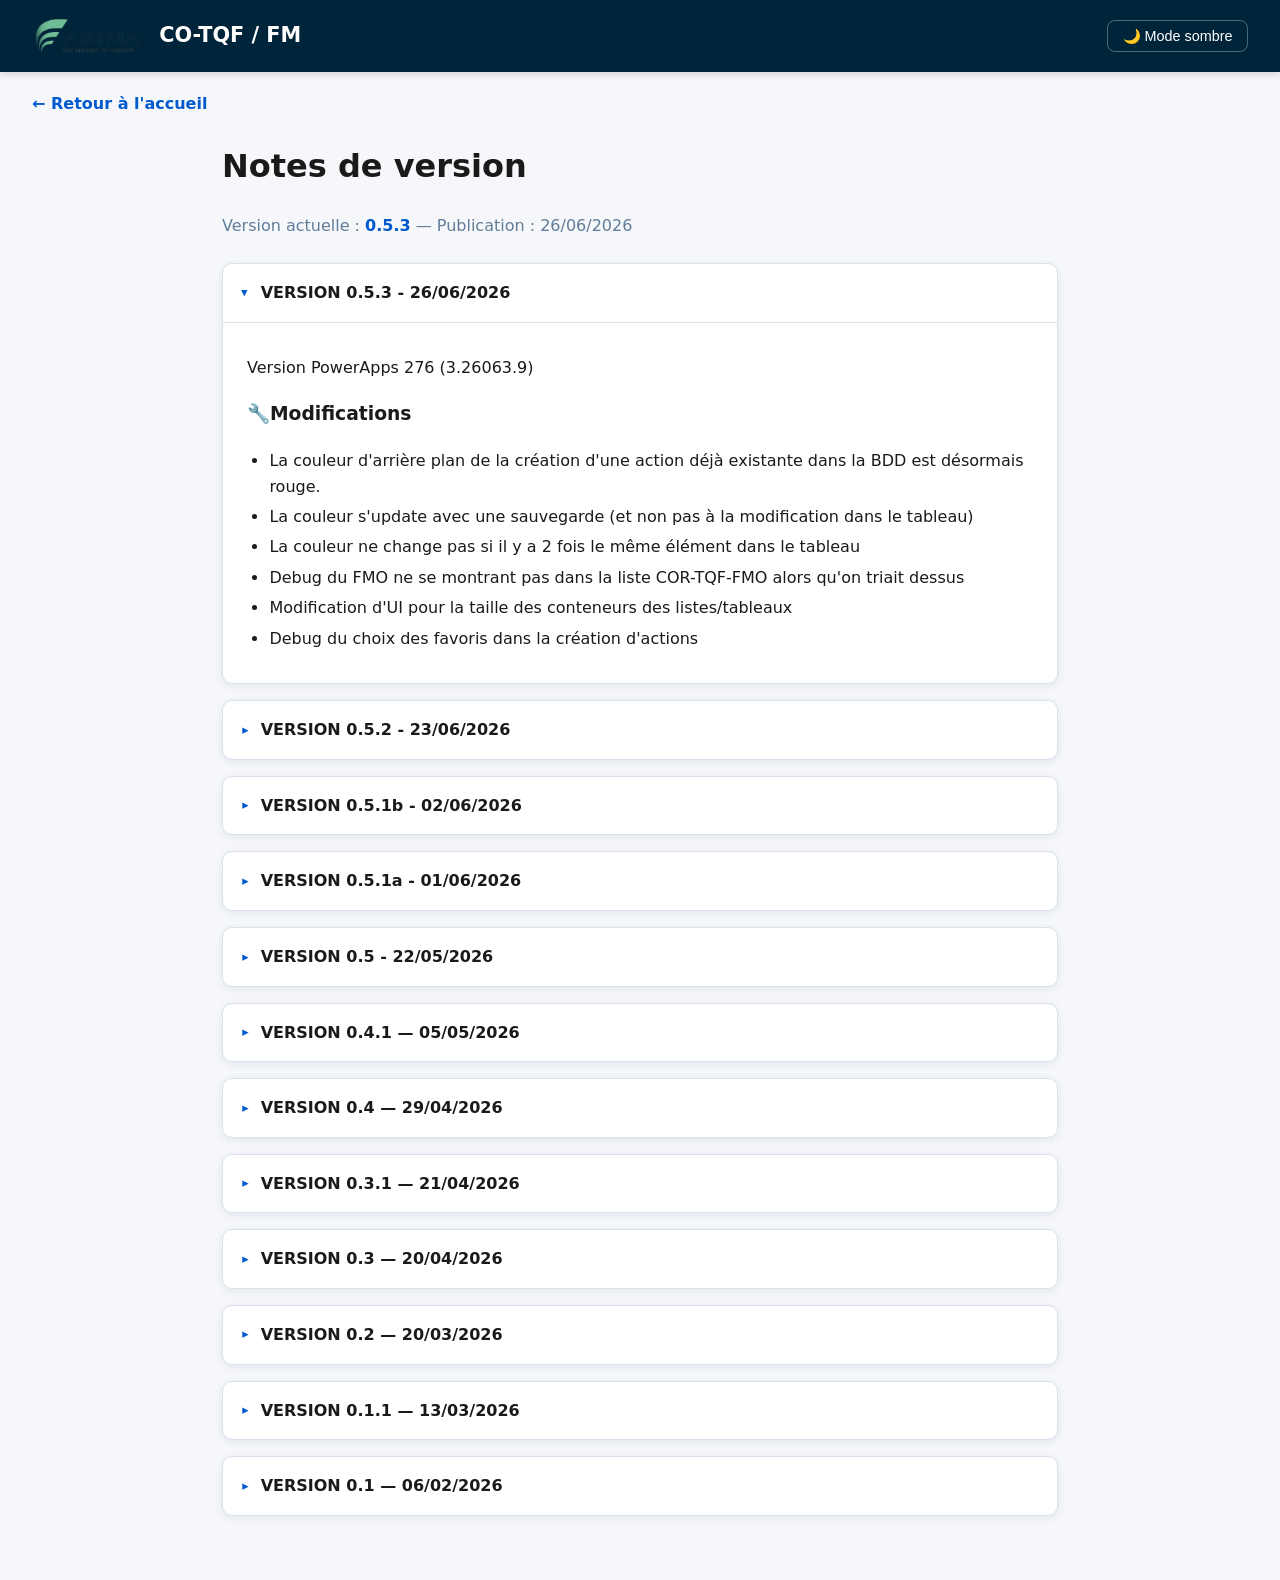
==== patchnotes_co_tqf.html @ c000f0d4 "Initial commit of the page" ====
<!doctype html>
<html lang="fr">
<head>
    <meta charset="utf-8">
    <meta name="viewport" content="width=device-width, initial-scale=1">
    <title>CO-TQF / FM - Patchnotes</title>
    <link rel="stylesheet" href="style.css">
    <script>
        try {
            if (localStorage.getItem('equans-theme') === 'dark') {
                document.documentElement.classList.add('dark');
            }
        } catch (e) {
            // Ignoré : localStorage bloqué (iframe sandbox SharePoint)
        }
    </script>
    <script src="script.js" defer></script>
</head>
<body>

<header class="header">
    <div class="header-left">
        <img src="Logo_Axima_Concept_Equans.png" alt="Logo EQUANS" class="header-logo">
        <h1 class="header-title">CO-TQF / FM</h1>
    </div>
    <div class="header-right">
        <button class="theme-toggle" type="button">🌙 Mode sombre</button>
    </div>
</header>

<a href="index.html" class="back-link">← Retour à l'accueil</a>

<main class="main">
<h1>Notes de version</h1>
<p class="version-info">Version actuelle : <strong>0.5.3</strong> — Publication : 26/06/2026</p>

<!-- ========================= VERSION 0.5.3 - 26/06/2026 ========================= -->
<details open>
    <summary><span class="chevron">▸</span>VERSION 0.5.3 - 26/06/2026</summary>
    <div class="content">
        <p>Version PowerApps 276 (3.26063.9)</p>
        <h3>🔧Modifications</h3>
        <ul>
			<li>La couleur d'arrière plan de la création d'une action déjà existante dans la BDD est désormais rouge.</li>
			<li>La couleur s'update avec une sauvegarde (et non pas à la modification dans le tableau)</li>
			<li>La couleur ne change pas si il y a 2 fois le même élément dans le tableau</li>
			<li>Debug du FMO ne se montrant pas dans la liste COR-TQF-FMO alors qu'on triait dessus</li>
			<li>Modification d'UI pour la taille des conteneurs des listes/tableaux</li>
			<li>Debug du choix des favoris dans la création d'actions</li>
        </ul>
    </div>
</details>

<!-- ========================= VERSION 0.5.2 - 23/06/2026 ========================= -->
<details>
    <summary><span class="chevron">▸</span>VERSION 0.5.2 - 23/06/2026</summary>
    <div class="content">
        <p>Version PowerApps 271 (3.26062.6)</p>
        <h3>🔧Modifications</h3>
        <ul>
			<li>Debug suite à une modification de base de données EQUANS sur les noms-prénoms-gaia</li>
			<li>Les thèmes sont désormais fonctionnel en tous états</li>
			<li>Le thème favori de l'application est désormais sauvegardé et n'est plus le même que celui de la gestion des temps</li>
			<li>Le thème de base est désormais clair</li>
        </ul>

        <h3>➕Ajouts</h3>
        <ul>
			<li>Ajout d'un écran de chargement avec des statuts</li>
        </ul>
    </div>
</details>

<!-- ========================= VERSION 0.5.1b - 01/06/2026 - The GOAT Bourrigan Patch========================= -->
<details>
    <summary><span class="chevron">▸</span>VERSION 0.5.1b - 02/06/2026</summary>
	<p><i>Version finale suite découverte d'un bug lors de la maj 0.5.1</i></p>
    <div class="content">
        <p>Version PowerApps 256 (3.26053.13)</p>
        <h3>🔧Modifications</h3>
        <ul>
			<li>Gain de place pour les cases à cocher</li>
			<li>Couleur du bandeau rouge quand la dernière version n'est pas installée</li>
			<li>Ajout d'un bouton pour lire la patchnote locale (écrasée à chaque version différente)</li>
			<li>Suppression du compteur d'actions pour les TQF afin de gagner de la mémoire</li>
        </ul>

        <h3>➕Ajouts</h3>
        <ul>
			<li>Ajout de vérification des COR-TQF-FMO sans métiers avec case à cocher</li>
			<li>Les pilotes sont désormais automatiquement mis lors de l'import de la ligne, si et seulement si le document a été intégré à la GED (donc hors statut PRO)</li>
			<li>Ajout d'une fenetre de patchnote, qui se retire si validée</li>
			<li>Ajout d'une liste des vesrions des applis</li>
			<li>Ajout d'une liste des dernières versions lues par les utilisateurs afin de montrer ou non la patchnote de la version actuelle</li>
			<li>Métier "SAFETY" désormais disponible</li>
        </ul>
    </div>
</details>

<!-- ========================= VERSION 0.5.1a - 01/06/2026 ========================= -->
<details>
    <summary><span class="chevron">▸</span>VERSION 0.5.1a - 01/06/2026</summary>
	<p><i>Version temporaire suite découverte d'un bug lors de la maj 0.5.1</i></p>
    <div class="content">
        <p>Version PowerApps 236 (3.26053.13)</p>
        <h3>Modifications</h3>
        <ul>
			<li>Déplacement de la feuille TQF en 1ère place</li>
			<li>"Uniquement" ajouté pour les cases à cocher</li>
			<li>Debug d'un problème de filtre sur état dans COR-TQF-FMO</li>
        </ul>

        <h3>Ajouts</h3>
        <ul>
			<li>Mise en place d'un bouton pour ouvrir excel directement sur le bureau (test). La fonction web reste disponible.</li>
        </ul>
    </div>
</details>

<!-- ========================= VERSION 0.5 - 22/05/2026 ========================= -->
<details>
    <summary><span class="chevron">▸</span>VERSION 0.5 - 22/05/2026</summary>
    <div class="content">
        <p>Version PowerApps 227 (3.26052.14)</p>
        <h3>Modifications</h3>
        <ul>
			<li>Modification de l'UI dans l'onglet CO-TQF-FM</li>
			<li>Correction d'un bug au niveau de l'état de la TQF pouvant supprimer l'état et ne pas bien montrer le bouton de sauvegarde</li>
			<li>Les CO-TQF-FM sont classés par n° chrono (donc par batiment), plutot qu'aléatoirement</li>
			<li>Cela mélange aussi les TQF de la CP dedans car leur chrono est a 5 et non 6 chiffres</li>
			<li>Modifications des CO en COR car il s'agit du vrai trigramme GED</li>
			<li>Pilotes ungrouped sur l'Excel (ils étaient groupés avec le lien GED)</li>
			<li>Quelques modifications de couleurs à cause de problèmes de thèmes</li>
        </ul>

        <h3>Ajouts</h3>
        <ul>
			<li>Ajout de la colonne métier, permettant de choisir plusieurs métiers pour une TQF</li>
			<li>Cette colonne apparait aussi dans l'excel</li>
			<li>Les métiers existant sont HVAC, EIC et Mockup.</li>
			<li>Il est impossible d'enregistrer un élément si le métier est vide</li>
			<li>L'ordre est toujours "EIC, HVAC, Mockup". Aucun besoin de rentrer dans cet ordre, le tri se fait tout seul</li>
			<li>Impossible de trier dans l'application. Le tri est disponible uniquement dans l'Excel</li>
			<li>Idem pour FM qui devient FMO</li>
        </ul>

    </div>
</details>

<!-- ========================= VERSION 0.4.1 — 05/05/2026 ========================= -->
<details>
    <summary><span class="chevron">▸</span>VERSION 0.4.1 — 05/05/2026</summary>
    <div class="content">
        <p>Version PowerApps 217 (3.26044.14)</p>
        <h3>Modifications</h3>
        <ul>
			<li>Liste des états CO-TQF-FM agrandie de 1 élément (Cloturée - COR-FM)</li>
        </ul>

        <h3>Ajouts</h3>
        <ul>
			<li>La liste des états des CO-TQF est désormais dans la liste "A13 - Statuts CO-TQF-FM"</li>
        </ul>

    </div>
</details>

<!-- ========================= VERSION 0.4 — 29/04/2026 ========================= -->
<details>
    <summary><span class="chevron">▸</span>VERSION 0.4 — 29/04/2026</summary>
    <div class="content">
        <p>Version PowerApps 214 (3.26043.17)</p>
        <h3>Modifications</h3>
        <ul>
			<li>Les boutons "Sauvegarde" et "Annulé" sont replacés dans l'onglet Actions</li>
			<li>Date cible retirée. Dans la BDD, la date n'existe plus, la métadonnée SharePoint sera utilisée à sa place (date de création de la ligne de données)</li>
			<li>Gain de place pour ajouter la nouvelle colonne DOC MAJ</li>
			<li>La recherche du livrable MAJ est possible uniquement sur le même livrable impacté. Seuls les indices peuvent changer</li>
			<li>Suppression des couleurs dans l'onglet actions car pas nécessaire et trop gourmand</li>
			<li>Quelques modifications de titres</li>
			<li>Suppression d'éléments d'UI perturbateurs suite à cette màj</li>
			<li>Modification du titre de l'application</li>
			<li>Modification de l'icone de l'application</li>
        </ul>

        <h3>Ajouts</h3>
        <ul>
			<li>Les changements d'actions sont désormais sauvegardés dans une base de données</li>
			<li>La création des actions est aussi enregistrée dans une autre base de données pour historisation des modifications</li>
			<li>L'historique des FM est désormais sauvegardé</li>
			<li>Ajout du mode sombre, disponible sur l'onglet CO-TQF-FM. Il est identique a celui de la gestion de temps, et prend votre préférence de base.</li>
        </ul>
    </div>
</details>

<!-- ========================= VERSION 0.3.1 — 21/04/2026 ========================= -->
<details>
    <summary><span class="chevron">▸</span>VERSION 0.3.1 — 21/04/2026</summary>
    <div class="content">
        <p>Version PowerApps 182 (3.26041.15)</p>
        <h3>Modifications</h3>
        <ul>
            <li>Les liens GED pour les CO-TQF sont désormais présent dans la BDD</li>
            <li>Il est possible de cliquer sur un bouton pour acceder au lien GED CO-TQF</li>
			<li>Quelques modifications de tooltip</li>
        </ul>
    </div>
</details>

<!-- ========================= VERSION 0.3 — 20/04/2026 ========================= -->
<details>
    <summary><span class="chevron">▸</span>VERSION 0.3 — 20/04/2026</summary>
    <div class="content">
        <p>Version PowerApps 178 (3.26041.15)</p>
        <h3>Modifications</h3>
        <ul>
            <li>La création d'actions est + simple, mais nécessite une sauvegarde avant tout envoi dans la BDD</li>
            <li>La page d'arrivée est désormais la page des CO-TQF-FM</li>
            <li>Les éléments périmés apparaissent car le filtrage automatique engendrait des bugs</li>
			<li>Suppression du bouton pour cacher/montrer l'onglet filtre sur CO-TQF-FM</li>
			<li>Suppression du bouton import car désormais impossible de le faire selon la configuration actuelle</li>
			<li>Quelques modifications de texte</li>
        </ul>

        <h3>Ajouts</h3>
        <ul>
			<li>Ajout des FM dans la base de données. Tous ce qui est CO-TQF est donc modifié en CO-TQF-FM ou CTF par gain de place</li>
			<li>L'ajout d'une FM ce fait via l'élément vert. Le numéro se fait automatiquement selon le bâtiment et les éléments déjà existant</li>
			<li>La montée d'indice d'une FM est selon le dernier indice du numéro de la FM. Il est impossible de monter l'indice A si le B existe</li>
			<li>Dans la création d'action, il est possible de se mettre en pilote en cliquant sur la plume. Cela evite de chercher. Dispo dans d'autres onglet aussi</li>
			<li>La numérotation des FM est identique avec celle des TQF : LBGN-2-AXI-FMO-xxyyyy-z</li>
            <li>Le dernier import GED sur la BDD est désormais disponible dans l'onglet CO-TQF (idem que sur gestion des temps)</li>
            <li>Un message de confirmation est désormais présent lorsqu'on quitte l'application</li>
			<li>Il est désormais + simple de rechercher une typologie (CO, TQF et FM). Une liste de recherche est disponible</li>
			<li>Il est possible de choisir des CO-TQF-FM en favoris</li>
			<li>Il est possible de trier pour voir uniquement ces doc favoris</li>
			<li>Le choix de favoris est possible lors de la création d'actions, pour CHR ou pour DOC</li>
			<li>Les nouvelles CO-TQF se mettent automatiquement avec le commentaire "RAS"</li>
			<li>Ajout d'un lien pour l'excel v2 (base de données complète v0.1) dans l'onglet CO-TQF-FM</li>
        </ul>

    </div>
</details>

<!-- ========================= VERSION 0.2 — 20/03/2026 ========================= -->
<details>
    <summary><span class="chevron">▸</span>VERSION 0.2 — 20/03/2026</summary>
    <div class="content">
        <p>Version PowerApps 124 (3.26032.12)</p>
        <h3>Modifications</h3>
        <ul>
            <li>Bouton pour masquer/montrer l'onglet filtre bloqué dans l'onglet CO-TQF (car pas utile)</li>
            <li>Ajouter un commentaire n'est plus obligatoire dans l'onglet CO-TQF</li>
            <li>Liste de TQF mise à jour avec les bons statuts et mauvais indices supprimés</li>
        </ul>

        <h3>Ajouts</h3>
        <ul>
            <li>Possibilité de trier les CO et TQF sur les bâtiments (prise en compte sur le power automate aussi)</li>
            <li>Ajout du statut périmé</li>
            <li>Possibilité d'afficher ou non la deuxième ligne de chaque enregistrement de CO/TQF</li>
            <li>Les TQF périmés ne se montrent pas nativement, il faudra cocher le bouton pour les montrer</li>
        </ul>

    </div>
</details>

<!-- ========================= VERSION 0.1.1 ========================= -->
<details>
    <summary><span class="chevron">▸</span>VERSION 0.1.1 — 13/03/2026</summary>
    <div class="content">
        <p>Version PowerApps 103 (3.26031.13)</p>
        <h3>Modifications</h3>
        <ul>
            <li>Il est désormais possible de modifier le titre des actions</li>
            <li>Suppression du bouton inutile</li>
            <li>Modifications du panel filtre dans "CO et TQF"</li>
        </ul>

        <h3>Ajouts</h3>
        <ul>
            <li>Versioning ajouté</li>
            <li>Accès possible à la nouvelle base de données complète</li>
        </ul>

        <h3>GED</h3>
        <ul>
            <li>Se référer à la patchnote de la gestion des temps (ne sera pas remis)</li>
        </ul>
    </div>
</details>

<!-- ========================= VERSION 0.1 ========================= -->
<details>
    <summary><span class="chevron">▸</span>VERSION 0.1 — 06/02/2026</summary>
    <div class="content">
        <p>Version PowerApps 98 (3.26014.7)</p>
        <h3>Modifications</h3>
        <ul>
            <li>RAS</li>
        </ul>

        <h3>Ajouts</h3>
        <ul>
            <li>Création de l'application</li>
        </ul>

        <h3>GED</h3>
        <ul>
            <li>Se référer à la patchnote de la gestion des temps</li>
        </ul>
    </div>
</details>

</main>

</body>
</html>
---- style.css ----
/* ============================================
   EQUANS Patchnotes - Style global
   ============================================ */

/* ---------- Variables & thèmes ---------- */
:root {
    /* Couleurs EQUANS - Primary */
    --equans-green: #70BD95;
    --equans-dark: #002439;
    --equans-white: #FFFFFF;

    /* Couleurs EQUANS - Secondary */
    --equans-blue: #0059CE;
    --equans-orange: #FF9600;
    --equans-yellow: #FFCA00;
    --equans-lime: #76C512;
    --equans-purple: #C865FF;
    --equans-pink: #FF0080;
    --equans-neon: #B7F100;
    --equans-cyan: #00DEE8;

    /* Thème clair (défaut) */
    --bg: #f5f7fa;
    --fg: #1a1a1a;
    --surface: #ffffff;
    --surface-hover: #f0f4f8;
    --border: #d9e2ec;
    --muted: #627d98;
    --accent: var(--equans-blue);
    --accent-bg: #e7f0ff;
    --header-bg: var(--equans-dark);
    --header-fg: var(--equans-white);
    --card-shadow: 0 2px 8px rgba(0, 36, 57, 0.08);
    --card-shadow-hover: 0 6px 20px rgba(0, 36, 57, 0.15);
    --tag-bg: #eef2f7;
    --tag-fg: #334e68;

    tab-size: 4;
    -moz-tab-size: 4;
}

html.dark {
    /* Thème sombre */
    --bg: #0b0f14;
    --fg: #e5e7eb;
    --surface: #111827;
    --surface-hover: #1a2332;
    --border: #1f2937;
    --muted: #9ca3af;
    --accent: #60a5fa;
    --accent-bg: #0b223d;
    --header-bg: #0a1a2e;
    --header-fg: #e5e7eb;
    --card-shadow: 0 2px 8px rgba(0, 0, 0, 0.3);
    --card-shadow-hover: 0 6px 20px rgba(0, 0, 0, 0.5);
    --tag-bg: #1f2937;
    --tag-fg: #9ca3af;
}

/* ---------- Base ---------- */
* {
    box-sizing: border-box;
}

body {
    background: var(--bg);
    color: var(--fg);
    margin: 0;
    padding: 0;
    font-family: system-ui, -apple-system, "Segoe UI", Roboto, sans-serif;
    line-height: 1.6;
    transition: background 0.3s ease, color 0.3s ease;
}

/* ---------- Bandeau / Header ---------- */
.header {
    background: var(--header-bg);
    color: var(--header-fg);
    padding: 1rem 2rem;
    display: flex;
    align-items: center;
    justify-content: space-between;
    gap: 1rem;
    box-shadow: 0 2px 8px rgba(0, 0, 0, 0.15);
    position: sticky;
    top: 0;
    z-index: 100;
    transition: background 0.3s ease;
}

.header-left {
    display: flex;
    align-items: center;
    gap: 1rem;
    flex-wrap: wrap;
}

.header-logo {
    height: 40px;
    width: auto;
    max-width: 200px;
    object-fit: contain;
}

.header-title {
    font-size: 1.3rem;
    font-weight: 700;
    margin: 0;
    color: var(--header-fg);
}

.header-right {
    display: flex;
    align-items: center;
    gap: 0.75rem;
}

/* ---------- Bouton toggle mode sombre ---------- */
.theme-toggle {
    background: transparent;
    border: 1px solid rgba(255, 255, 255, 0.3);
    color: var(--header-fg);
    border-radius: 8px;
    padding: 0.4rem 0.9rem;
    font-size: 0.9rem;
    cursor: pointer;
    display: flex;
    align-items: center;
    gap: 0.4rem;
    transition: background 0.2s ease, border-color 0.2s ease;
}

.theme-toggle:hover {
    background: rgba(255, 255, 255, 0.1);
    border-color: rgba(255, 255, 255, 0.5);
}

/* ---------- Lien retour accueil ---------- */
.back-link {
    display: inline-flex;
    align-items: center;
    gap: 0.4rem;
    color: var(--accent);
    text-decoration: none;
    font-weight: 600;
    margin: 1.2rem 2rem 0;
    transition: color 0.2s ease;
}

.back-link:hover {
    color: var(--equans-green);
    text-decoration: underline;
}

/* ---------- Contenu principal ---------- */
.main {
    max-width: 900px;
    margin: 0 auto;
    padding: 1.5rem 2rem 3rem;
}

h1 {
    margin-top: 0;
    font-size: 2rem;
    color: var(--fg);
}

h2 {
    color: var(--fg);
}

h3 {
    color: var(--fg);
    margin-top: 1.2rem;
}

p {
    color: var(--fg);
}

.version-info {
    color: var(--muted);
    margin-bottom: 1.5rem;
}

.version-info strong {
    color: var(--accent);
}

/* ---------- Détails / Accordéon ---------- */
details {
    border: 1px solid var(--border);
    background: var(--surface);
    border-radius: 10px;
    margin: 1rem 0;
    padding: 0;
    overflow: hidden;
    box-shadow: var(--card-shadow);
    transition: box-shadow 0.2s ease, border-color 0.2s ease;
}

details:hover {
    border-color: var(--equans-green);
    box-shadow: var(--card-shadow-hover);
}

summary {
    cursor: pointer;
    padding: 1rem 1.2rem;
    font-weight: 700;
    display: flex;
    align-items: center;
    gap: 0.75rem;
    list-style: none;
    user-select: none;
    color: var(--fg);
    transition: background 0.2s ease;
}

summary:hover {
    background: var(--surface-hover);
}

summary::-webkit-details-marker {
    display: none;
}

.chevron {
    display: inline-block;
    transform: rotate(0deg);
    transition: transform 0.3s ease;
    color: var(--accent);
    font-size: 0.8em;
}

details[open] .chevron {
    transform: rotate(90deg);
}

.content {
    padding: 1rem 1.5rem;
    border-top: 1px solid var(--border);
    animation: slideDown 0.3s ease;
}

@keyframes slideDown {
    from {
        opacity: 0;
        transform: translateY(-8px);
    }
    to {
        opacity: 1;
        transform: translateY(0);
    }
}

ul {
    padding-left: 1.4rem;
    margin-top: 0.25rem;
}

ul.tabbed {
    padding-left: 80px;
}

li {
    margin-bottom: 0.3rem;
}

code {
    background: var(--accent-bg);
    padding: 0.15rem 0.35rem;
    border-radius: 5px;
    border: 1px solid var(--border);
    font-size: 0.9em;
    color: var(--fg);
}

/* ---------- Page d'accueil : cartes ---------- */
.cards-grid {
    display: grid;
    grid-template-columns: repeat(auto-fill, minmax(280px, 1fr));
    gap: 1.2rem;
    margin-top: 1.5rem;
}

.card {
    display: block;
    background: var(--surface);
    border: 1px solid var(--border);
    border-radius: 12px;
    padding: 1.2rem 1.4rem;
    text-decoration: none;
    color: var(--fg);
    box-shadow: var(--card-shadow);
    transition: transform 0.2s ease, box-shadow 0.2s ease, border-color 0.2s ease;
    position: relative;
    overflow: hidden;
}

.card::before {
    content: "";
    position: absolute;
    top: 0;
    left: 0;
    width: 100%;
    height: 4px;
    background: var(--card-accent, var(--equans-green));
    transition: height 0.2s ease;
}

.card:hover {
    transform: translateY(-4px);
    box-shadow: var(--card-shadow-hover);
    border-color: var(--card-accent, var(--equans-green));
}

.card:hover::before {
    height: 6px;
}

.card-title {
    font-size: 1.1rem;
    font-weight: 700;
    margin: 0.5rem 0 0.3rem;
    color: var(--fg);
}

.card-version {
    font-size: 0.9rem;
    color: var(--muted);
    margin: 0;
}

.card-version strong {
    color: var(--accent);
}

.card-arrow {
    position: absolute;
    top: 1rem;
    right: 1rem;
    font-size: 1.2rem;
    color: var(--muted);
    transition: transform 0.2s ease, color 0.2s ease;
}

.card:hover .card-arrow {
    transform: translateX(4px);
    color: var(--card-accent, var(--equans-green));
}

/* Accents de couleur par carte */
.card-accent-green { --card-accent: var(--equans-green); }
.card-accent-blue { --card-accent: var(--equans-blue); }
.card-accent-orange { --card-accent: var(--equans-orange); }
.card-accent-yellow { --card-accent: var(--equans-yellow); }
.card-accent-lime { --card-accent: var(--equans-lime); }
.card-accent-purple { --card-accent: var(--equans-purple); }
.card-accent-pink { --card-accent: var(--equans-pink); }
.card-accent-neon { --card-accent: var(--equans-neon); }
.card-accent-cyan { --card-accent: var(--equans-cyan); }

/* ---------- Responsive ---------- */
@media (max-width: 600px) {
    .header {
        padding: 0.8rem 1rem;
        flex-direction: column;
        align-items: flex-start;
        gap: 0.5rem;
    }

    .header-logo {
        height: 32px;
    }

    .main {
        padding: 1rem 1rem 2rem;
    }

    .back-link {
        margin: 1rem 1rem 0;
    }

    .cards-grid {
        grid-template-columns: 1fr;
    }
}
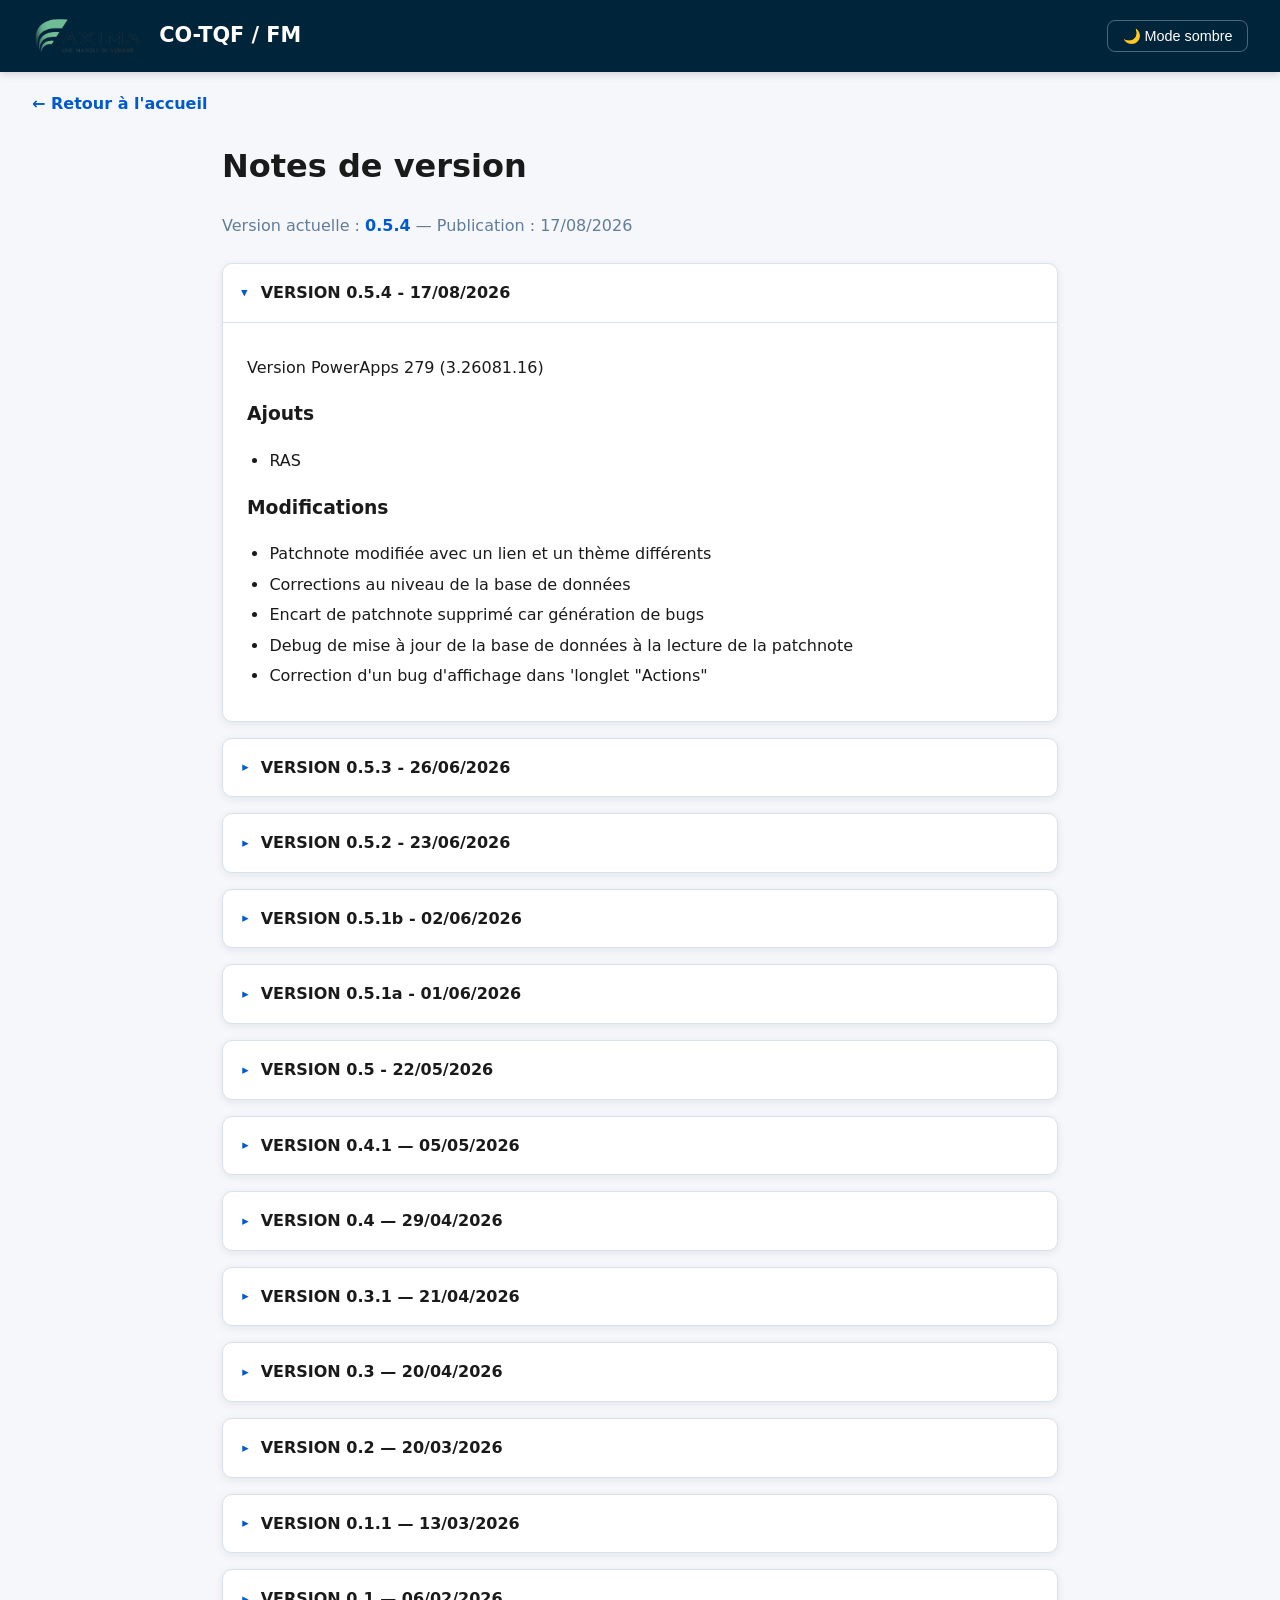
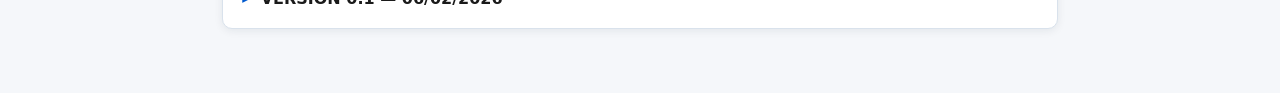
==== commit e0af3b43: "Modifications des patchnotes" ====
--- a/patchnotes_co_tqf.html
+++ b/patchnotes_co_tqf.html
@@ -32,10 +32,32 @@
 
 <main class="main">
 <h1>Notes de version</h1>
-<p class="version-info">Version actuelle : <strong>0.5.3</strong> — Publication : 26/06/2026</p>
+<p class="version-info">Version actuelle : <strong>0.5.4</strong> — Publication : 17/08/2026</p>
+
+<!-- ========================= VERSION 0.5.4 - 17/08/2026 ========================= -->
+<details open>
+    <summary><span class="chevron">▸</span>VERSION 0.5.4 - 17/08/2026</summary>
+    <div class="content">
+        <p>Version PowerApps 279 (3.26081.16)</p>
+
+		<h3>Ajouts</h3>
+		<ul>
+            <li>RAS</li>
+        </ul>
+		
+		<h3>Modifications</h3>
+		<ul>
+            <li>Patchnote modifiée avec un lien et un thème différents</li>
+            <li>Corrections au niveau de la base de données</li>
+            <li>Encart de patchnote supprimé car génération de bugs</li>
+            <li>Debug de mise à jour de la base de données à la lecture de la patchnote</li>
+            <li>Correction d'un bug d'affichage dans 'longlet "Actions"</li>
+        </ul>
+    </div>
+</details>
 
 <!-- ========================= VERSION 0.5.3 - 26/06/2026 ========================= -->
-<details open>
+<details>
     <summary><span class="chevron">▸</span>VERSION 0.5.3 - 26/06/2026</summary>
     <div class="content">
         <p>Version PowerApps 276 (3.26063.9)</p>
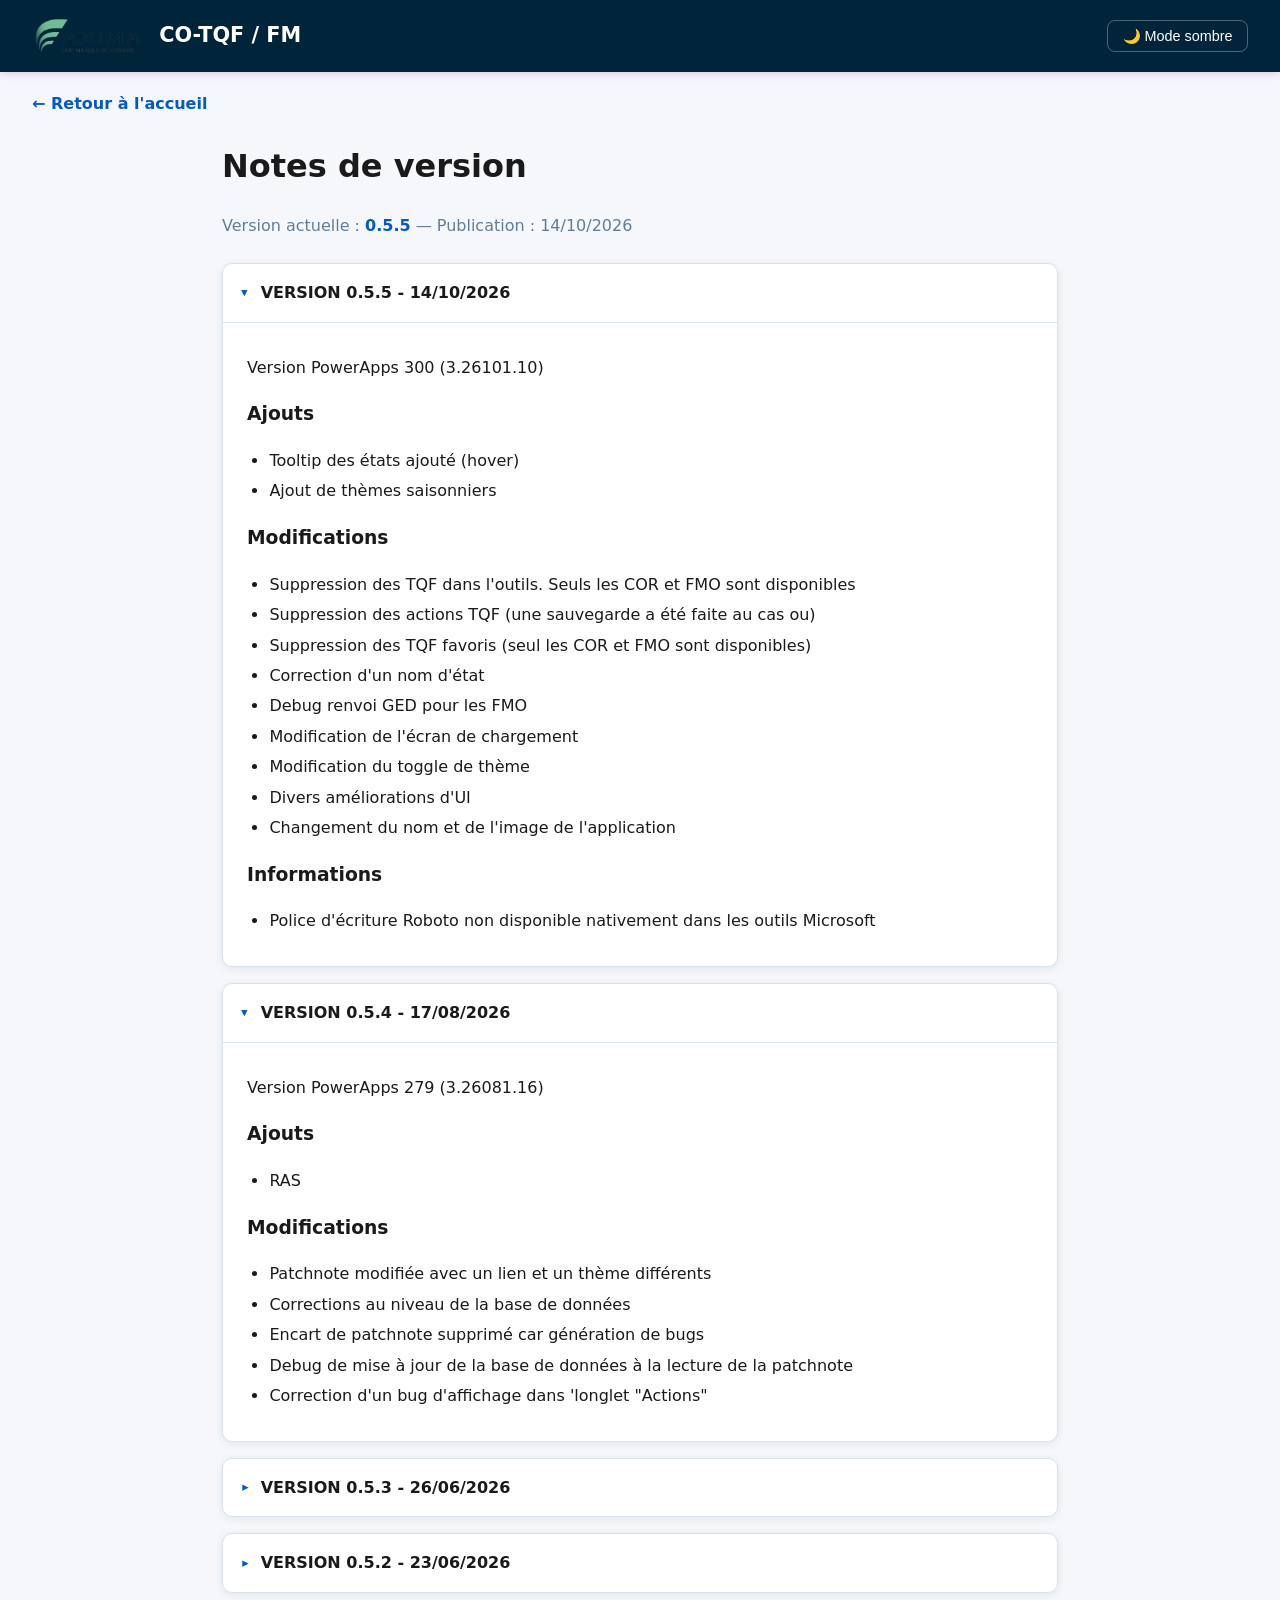
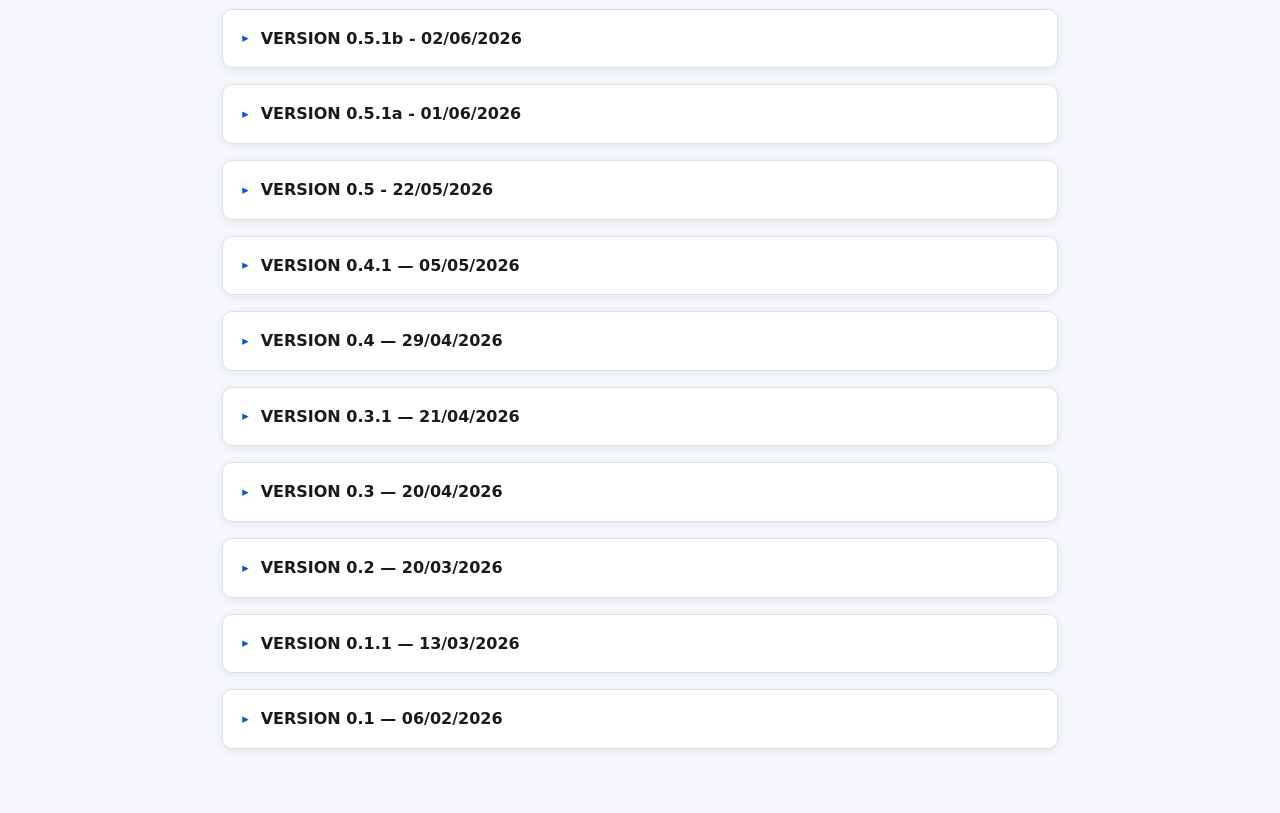
==== commit 1ba8679a: "Updtae COR-FMO and themes" ====
--- a/patchnotes_co_tqf.html
+++ b/patchnotes_co_tqf.html
@@ -32,7 +32,40 @@
 
 <main class="main">
 <h1>Notes de version</h1>
-<p class="version-info">Version actuelle : <strong>0.5.4</strong> — Publication : 17/08/2026</p>
+<p class="version-info">Version actuelle : <strong>0.5.5</strong> — Publication : 14/10/2026</p>
+
+<!-- ========================= VERSION 0.5.5 - 14/10/2026 ========================= -->
+<details open>
+    <summary><span class="chevron">▸</span>VERSION 0.5.5 - 14/10/2026</summary>
+    <div class="content">
+        <p>Version PowerApps 300 (3.26101.10)</p>
+
+		<h3>Ajouts</h3>
+		<ul>
+            <li>Tooltip des états ajouté (hover)</li>
+            <li>Ajout de thèmes saisonniers</li>
+        </ul>
+		
+		<h3>Modifications</h3>
+		<ul>
+            <li>Suppression des TQF dans l'outils. Seuls les COR et FMO sont disponibles</li>
+            <li>Suppression des actions TQF (une sauvegarde a été faite au cas ou)</li>
+            <li>Suppression des TQF favoris (seul les COR et FMO sont disponibles)</li>
+            <li>Correction d'un nom d'état</li>
+            <li>Debug renvoi GED pour les FMO</li>
+            <li>Modification de l'écran de chargement</li>
+            <li>Modification du toggle de thème</li>
+            <li>Divers améliorations d'UI</li>
+            <li>Changement du nom et de l'image de l'application</li>
+        </ul>
+
+        <h3>Informations</h3>
+		<ul>
+            <li>Police d'écriture Roboto non disponible nativement dans les outils Microsoft</li>
+        </ul>
+    </div>
+</details>
+
 
 <!-- ========================= VERSION 0.5.4 - 17/08/2026 ========================= -->
 <details open>
